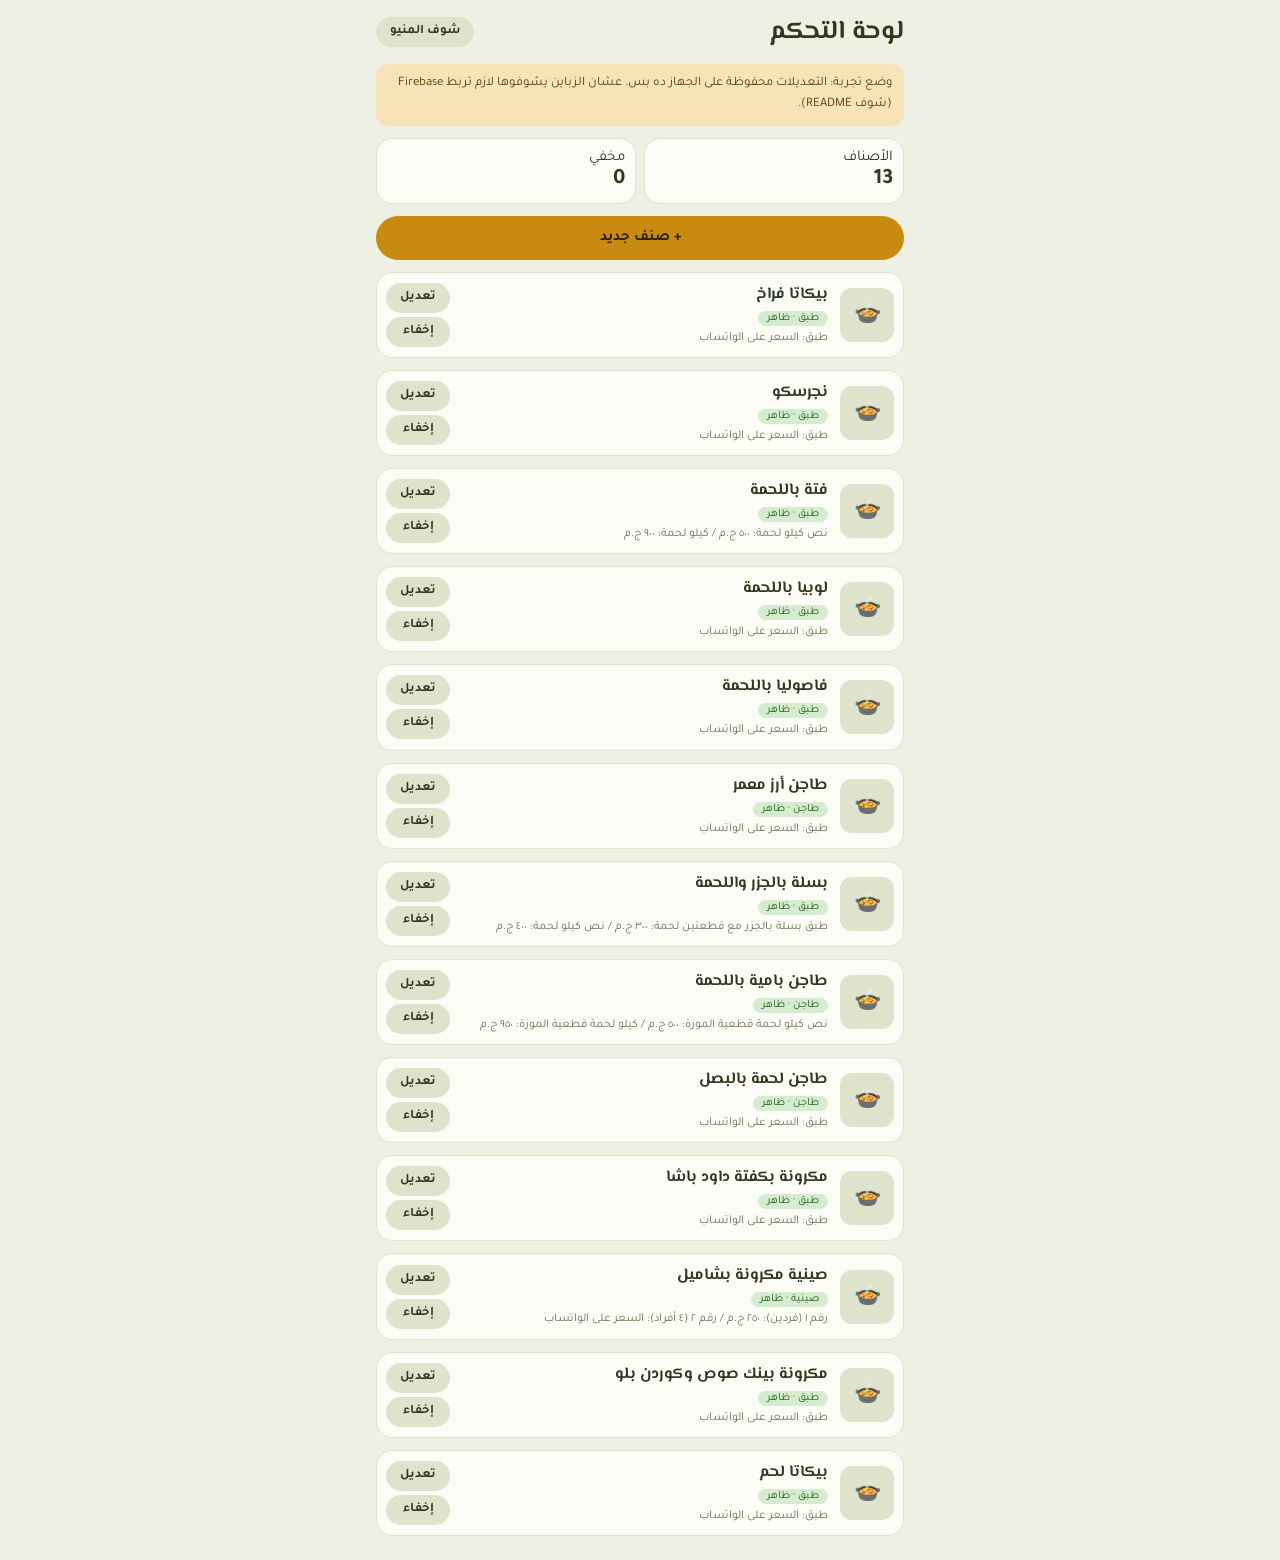
==== admin.html @ 453fac8d "Build Lolly kitchen PWA: customer menu, cart, WhatsApp order and admin dashboard Co-Authored-By: Cla" ====
<!doctype html>
<html lang="ar" dir="rtl">
<head>
<meta charset="utf-8">
<meta name="viewport" content="width=device-width,initial-scale=1,viewport-fit=cover">
<meta name="theme-color" content="#2f3a1f">
<meta name="robots" content="noindex">
<title>لوحة التحكم - مطبخ لولي</title>
<link rel="icon" href="icon.svg">
<link rel="stylesheet" href="https://fonts.googleapis.com/css2?family=El+Messiri:wght@500;700&family=Tajawal:wght@400;500;700&display=swap">
<link rel="stylesheet" href="style.css">
</head>
<body style="padding-bottom:0">
<main class="page" id="view"></main>
<div id="sheet"></div>
<script type="module">
import { DEMO, listItems, saveItem, deleteItem, seedFirebase, onAdmin, login, logout, resizeImage, money, esc } from './app.js';

const $ = s => document.querySelector(s), view = $('#view');
let items = [];
const toast = t => { const d = document.createElement('div'); d.className = 'toast'; d.textContent = t; d.style.bottom = '24px'; document.body.append(d); setTimeout(() => d.remove(), 1800); };

function loginView() {
  view.innerHTML = `<h1>لوحة التحكم</h1><form id="f" class="card" style="padding:14px;display:grid;gap:10px">
    <label class="f">الإيميل<input id="em" type="email" required autocomplete="username"></label>
    <label class="f">الباسورد<input id="pw" type="password" required autocomplete="current-password"></label>
    <p class="err" id="er"></p><button class="btn dark">دخول</button></form>`;
  $('#f').onsubmit = async e => { e.preventDefault();
    try { await login($('#em').value, $('#pw').value); } catch { $('#er').textContent = 'الإيميل أو الباسورد غلط'; } };
}

async function list() {
  items = await listItems();
  const hidden = items.filter(x => x.hidden).length;
  view.innerHTML = `<div class="top"><h1>لوحة التحكم</h1><div class="row"><a class="btn ghost small" href="index.html">شوف المنيو</a>${DEMO ? '' : '<button class="btn ghost small" id="out">خروج</button>'}</div></div>
    ${DEMO ? '<p class="note">وضع تجربة: التعديلات محفوظة على الجهاز ده بس. عشان الزباين يشوفوها لازم تربط Firebase (شوف README).</p>' : ''}
    <div class="row"><div class="card grow" style="padding:10px">الأصناف<br><b class="num" style="font-size:22px">${items.length}</b></div>
      <div class="card grow" style="padding:10px">مخفي<br><b class="num" style="font-size:22px">${hidden}</b></div></div>
    <button class="btn" id="new">+ صنف جديد</button>
    ${!items.length && !DEMO ? '<button class="btn ghost" id="seed">ضيف الأصناف الجاهزة (١٣ صنف)</button>' : ''}
    ${items.map(it => `<div class="card item" style="cursor:default">
      <div class="thumb" style="width:54px;height:54px;font-size:22px;${it.image ? `background-image:url('${it.image}')` : ''}">${it.image ? '' : '🍲'}</div>
      <div class="t"><h3>${esc(it.name)}</h3><span><span class="pill ${it.hidden ? 'off-p' : 'on-p'}">${esc(it.type)} · ${it.hidden ? 'مخفي' : 'ظاهر'}</span></span>
        <p>${it.sizes.map(s => `${esc(s.label)}: ${money(s.price)}`).join(' / ')}</p></div>
      <div style="display:grid;gap:4px"><button class="btn ghost small" data-e="${it.id}">تعديل</button>
        <button class="btn ghost small" data-h="${it.id}">${it.hidden ? 'إظهار' : 'إخفاء'}</button></div></div>`).join('')}`;
  $('#new').onclick = () => form();
  $('#out') && ($('#out').onclick = logout);
  $('#seed') && ($('#seed').onclick = async () => { $('#seed').disabled = true; await seedFirebase(); list(); });
}

view.onclick = async e => {
  const ed = e.target.closest('[data-e]'), h = e.target.closest('[data-h]');
  if (ed) form(items.find(x => x.id === ed.dataset.e));
  if (h) { const it = items.find(x => x.id === h.dataset.h); h.disabled = true;
    try { await saveItem({ ...it, hidden: !it.hidden }); toast(it.hidden ? 'الصنف ظاهر دلوقتي' : 'الصنف اتخفى من المنيو'); }
    catch (err) { toast(err.message || 'حصلت مشكلة، جرّب تاني'); }
    list(); }
};

function form(it = { name: '', type: 'طبق', description: '', ingredients: '', weight: '', prep: 'قبلها بيوم', image: '', sizes: [{ label: 'طبق', price: '' }], hidden: false }) {
  let image = it.image;
  const sizeRow = (s = { label: '', price: '' }) => `<div class="row sz"><input class="grow" placeholder="الحجم (مثلاً نص كيلو)" value="${esc(s.label)}" required>
    <input type="number" min="0" inputmode="numeric" placeholder="السعر" value="${s.price ?? ''}" style="width:100px"><button type="button" class="btn red small" data-rm aria-label="امسح الحجم">×</button></div>`;
  $('#sheet').innerHTML = `<div class="sheet"><div role="dialog" aria-label="بيانات الصنف"><form id="f" style="display:grid;gap:10px;padding-top:16px">
    <div class="line"><h2>${it.id ? 'تعديل صنف' : 'صنف جديد'}</h2><button type="button" class="btn ghost small" id="x">إلغاء</button></div>
    <label class="f">الصورة<div class="row"><div class="thumb" id="pv" style="${image ? `background-image:url('${image}')` : ''}">${image ? '' : '📷'}</div><input type="file" id="img" accept="image/*"></div></label>
    <label class="f">اسم الصنف<input id="name" required value="${esc(it.name)}"></label>
    <label class="f">النوع<select id="type">${['طبق', 'طاجن', 'صينية'].map(t => `<option ${t === it.type ? 'selected' : ''}>${t}</option>`).join('')}</select></label>
    <label class="f">تفاصيل الطبق<textarea id="description">${esc(it.description)}</textarea></label>
    <label class="f">المكونات<textarea id="ingredients">${esc(it.ingredients)}</textarea></label>
    <label class="f">الوزن<input id="weight" placeholder="مثلاً ٥٠٠ جرام" value="${esc(it.weight)}"></label>
    <label class="f">وقت التحضير<input id="prep" value="${esc(it.prep)}"></label>
    <div class="f" style="font-size:13px;font-weight:500">الأحجام والأسعار <span class="mut">(سيب السعر فاضي لو هيتحدد على الواتساب)</span></div>
    <div id="sizes" style="display:grid;gap:6px">${it.sizes.map(sizeRow).join('')}</div>
    <button type="button" class="btn ghost small" id="addsz">+ حجم تاني</button>
    <label class="row" style="font-size:14px"><input type="checkbox" id="hidden" style="width:auto" ${it.hidden ? 'checked' : ''}> مخفي من المنيو</label>
    <p class="err" id="er"></p>
    <button class="btn dark" id="sv">حفظ</button>
    ${it.id ? '<button type="button" class="btn red" id="del">حذف الصنف</button>' : ''}
  </form></div></div>`;
  const close = () => $('#sheet').innerHTML = '';
  $('#x').onclick = close;
  $('#addsz').onclick = () => $('#sizes').insertAdjacentHTML('beforeend', sizeRow());
  $('#sizes').onclick = e => e.target.closest('[data-rm]') && $('#sizes').children.length > 1 && e.target.closest('.sz').remove();
  $('#img').onchange = async e => { try { image = await resizeImage(e.target.files[0]);
    $('#pv').style.backgroundImage = `url('${image}')`; $('#pv').textContent = ''; } catch (err) { $('#er').textContent = err.message; } };
  if (it.id) $('#del').onclick = async function () {
    if (this.dataset.sure) { await deleteItem(it.id); close(); toast('الصنف اتحذف'); return list(); }
    this.dataset.sure = 1; this.textContent = 'متأكد؟ اضغط تاني للحذف';
  };
  $('#f').onsubmit = async e => {
    e.preventDefault(); $('#sv').disabled = true;
    const v = k => $('#' + k).value.trim();
    const sizes = [...document.querySelectorAll('.sz')].map(r => { const [l, p] = r.querySelectorAll('input');
      return { label: l.value.trim(), price: p.value === '' ? null : Number(p.value) }; });
    try {
      await saveItem({ ...it, name: v('name'), type: v('type'), description: v('description'), ingredients: v('ingredients'),
        weight: v('weight'), prep: v('prep'), image, sizes, hidden: $('#hidden').checked });
      close(); toast('اتحفظ'); list();
    } catch (err) { $('#er').textContent = err.message || 'الحفظ فشل، جرّب تاني'; $('#sv').disabled = false; }
  };
}

onAdmin(ok => ok ? list().catch(e => { view.innerHTML = '<p class="empty">مقدرناش نحمّل الأصناف.</p>'; console.error(e); }) : loginView());
</script>
</body>
</html>
---- style.css ----
:root{--bg:#eef0e4;--ink:#2f3a1f;--acc:#c98a12;--card:#fbfcf6;--soft:#dfe3cc;--mut:#6b7553;--danger:#b3261e;color-scheme:light}
*{box-sizing:border-box}
html,body{margin:0}
body{background:var(--bg);color:var(--ink);font-family:Tajawal,system-ui,sans-serif;direction:rtl;font-size:15px;
  padding-bottom:calc(70px + env(safe-area-inset-bottom,0px))}
.page{max-width:560px;margin:0 auto;padding:12px max(16px,env(safe-area-inset-left,0px)) 24px max(16px,env(safe-area-inset-right,0px));display:grid;gap:12px}
h1,h2,h3{font-family:'El Messiri',serif;margin:0}
h1{font-size:26px}h2{font-size:21px}h3{font-size:16px}
p{margin:0;line-height:1.6}
.mut{color:var(--mut);font-size:13px}
.top{display:flex;justify-content:space-between;align-items:center;gap:8px}
.chips{display:flex;gap:6px;overflow-x:auto;padding-bottom:2px}
.chip{border:0;background:var(--soft);color:var(--ink);padding:7px 14px;border-radius:99px;font:inherit;font-size:13px;white-space:nowrap;cursor:pointer}
.chip.on{background:var(--ink);color:#f4f1dc}
.card{background:var(--card);border:1px solid var(--soft);border-radius:16px}
.item{display:flex;gap:12px;align-items:center;padding:9px;cursor:pointer;text-align:right;width:100%;font:inherit;color:inherit}
.thumb{width:76px;height:76px;flex:none;border-radius:12px;background:var(--soft) center/cover;display:grid;place-items:center;font-size:30px}
.item .t{flex:1;min-width:0;display:grid;gap:2px}
.item .t p{font-size:12px;color:var(--mut);display:-webkit-box;-webkit-line-clamp:2;-webkit-box-orient:vertical;overflow:hidden}
.num{font-variant-numeric:tabular-nums;font-weight:700}
.plus{width:32px;height:32px;border-radius:50%;background:var(--ink);color:#fff;display:grid;place-items:center;font-weight:800;flex:none}
.tag{display:inline-block;width:max-content;color:#7a5306;background:#f6e3b8;padding:2px 9px;border-radius:6px;font-size:12px}
.btn{border:0;font:inherit;font-weight:700;background:var(--acc);color:#2b2105;padding:13px 18px;border-radius:99px;cursor:pointer;text-align:center;text-decoration:none;display:block}
.btn.dark{background:var(--ink);color:#fff}.btn.ghost{background:var(--soft);color:var(--ink)}.btn.wa{background:#25d366;color:#06361a}
.btn.small{padding:7px 14px;font-size:13px}.btn.red{background:#f6dcd9;color:var(--danger)}
button:focus-visible,a:focus-visible,input:focus-visible,select:focus-visible,textarea:focus-visible{outline:2px solid var(--acc);outline-offset:2px}
.nav{position:fixed;bottom:0;inset-inline:0;background:var(--card);border-top:1px solid var(--soft);display:flex;justify-content:space-around;
  padding:8px max(16px,env(safe-area-inset-right,0px)) calc(8px + env(safe-area-inset-bottom,0px)) max(16px,env(safe-area-inset-left,0px));z-index:5}
.nav a{color:var(--ink);opacity:.55;text-decoration:none;display:grid;justify-items:center;font-size:12px;gap:1px;position:relative}
.nav a.on{opacity:1;font-weight:700}.nav i{font-style:normal;font-size:20px}
.badge{position:absolute;top:-4px;left:-8px;background:var(--acc);color:#2b2105;border-radius:99px;font-size:10px;padding:0 6px;font-weight:700}
.sheet{position:fixed;inset:0;background:rgba(30,35,20,.45);z-index:10;display:flex;align-items:flex-end;justify-content:center}
.sheet>div{background:var(--bg);width:100%;max-width:560px;max-height:92vh;overflow:auto;border-radius:22px 22px 0 0;
  padding:0 max(16px,env(safe-area-inset-right,0px)) calc(16px + env(safe-area-inset-bottom,0px)) max(16px,env(safe-area-inset-left,0px));display:grid;gap:12px}
.hero{height:220px;margin:0 -16px;background:var(--soft) center/cover;display:grid;place-items:center;font-size:70px}
.size{display:flex;justify-content:space-between;align-items:center;gap:8px;padding:12px 14px;cursor:pointer}
.size:has(input:checked){border:2px solid var(--acc)}
.size input{accent-color:var(--acc)}
.qty{display:flex;align-items:center;gap:10px}
.qty button{width:30px;height:30px;border-radius:50%;border:0;background:var(--soft);font:inherit;font-weight:800;cursor:pointer;color:var(--ink)}
label.f{display:grid;gap:4px;font-size:13px;font-weight:500}
input,select,textarea{font:inherit;font-size:16px;color:var(--ink);background:var(--card);border:1px solid var(--soft);border-radius:12px;padding:10px 12px;width:100%}
textarea{min-height:70px;resize:vertical}
.row{display:flex;gap:8px;align-items:center}.row>*{min-width:0}.grow{flex:1}
.line{display:flex;justify-content:space-between;align-items:center;gap:8px}
.pill{padding:2px 9px;border-radius:99px;font-size:11px}.on-p{background:#d6ecd0;color:#245a1a}.off-p{background:#e9e6dc;color:#777}
.empty{text-align:center;padding:30px 10px;color:var(--mut)}
.err{color:var(--danger);font-size:13px}
.note{background:#f6e3b8;color:#5c3f05;border-radius:12px;padding:10px 12px;font-size:13px}
.toast{position:fixed;bottom:calc(84px + env(safe-area-inset-bottom,0px));left:50%;transform:translateX(-50%);background:var(--ink);color:#fff;padding:9px 18px;border-radius:99px;z-index:20;font-size:14px}
@media (prefers-reduced-motion:no-preference){.sheet>div{animation:up .22s ease-out}@keyframes up{from{transform:translateY(40px);opacity:.6}}}
.size>.row{flex:1}
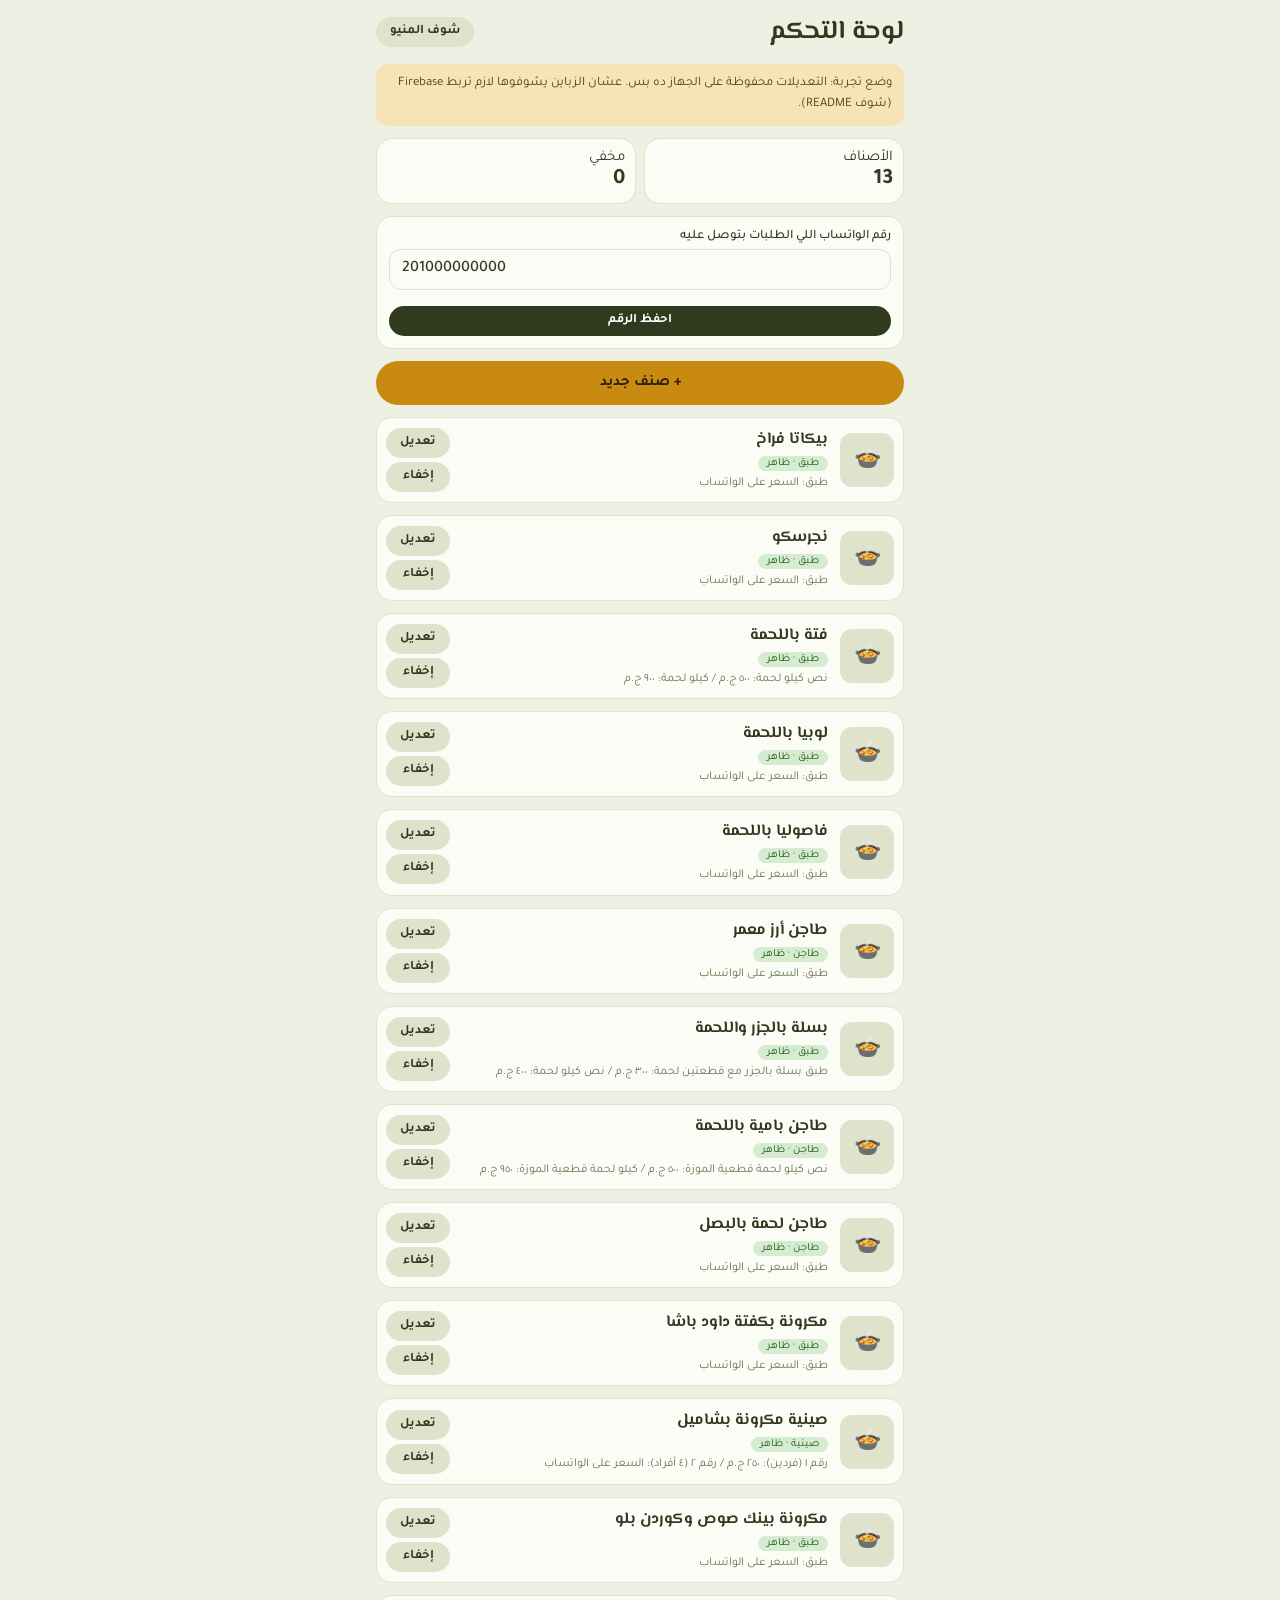
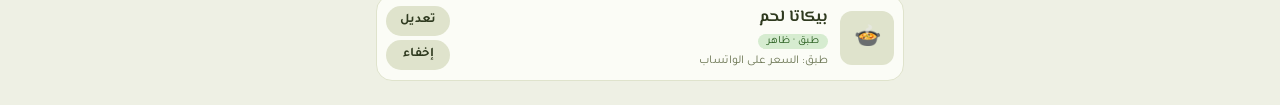
==== commit c940b231: "Make WhatsApp number editable from the dashboard Co-Authored-By: Claude Opus 5.5 <noreply@anthropic." ====
--- a/admin.html
+++ b/admin.html
@@ -14,10 +14,10 @@
 <main class="page" id="view"></main>
 <div id="sheet"></div>
 <script type="module">
-import { DEMO, listItems, saveItem, deleteItem, seedFirebase, onAdmin, login, logout, resizeImage, money, esc } from './app.js';
+import { DEMO, listItems, saveItem, deleteItem, seedFirebase, onAdmin, login, logout, resizeImage, money, esc, getSettings, saveSettings, normalizePhone } from './app.js';
 
 const $ = s => document.querySelector(s), view = $('#view');
-let items = [];
+let items = [], settings;
 const toast = t => { const d = document.createElement('div'); d.className = 'toast'; d.textContent = t; d.style.bottom = '24px'; document.body.append(d); setTimeout(() => d.remove(), 1800); };
 
 function loginView() {
@@ -30,12 +30,15 @@
 }
 
 async function list() {
-  items = await listItems();
+  [items, settings] = await Promise.all([listItems(), getSettings()]);
   const hidden = items.filter(x => x.hidden).length;
   view.innerHTML = `<div class="top"><h1>لوحة التحكم</h1><div class="row"><a class="btn ghost small" href="index.html">شوف المنيو</a>${DEMO ? '' : '<button class="btn ghost small" id="out">خروج</button>'}</div></div>
     ${DEMO ? '<p class="note">وضع تجربة: التعديلات محفوظة على الجهاز ده بس. عشان الزباين يشوفوها لازم تربط Firebase (شوف README).</p>' : ''}
     <div class="row"><div class="card grow" style="padding:10px">الأصناف<br><b class="num" style="font-size:22px">${items.length}</b></div>
       <div class="card grow" style="padding:10px">مخفي<br><b class="num" style="font-size:22px">${hidden}</b></div></div>
+    <form id="wa" class="card" style="padding:12px;display:grid;gap:8px">
+      <label class="f">رقم الواتساب اللي الطلبات بتوصل عليه<input id="wan" type="tel" inputmode="tel" dir="ltr" value="${esc(settings.whatsapp)}" placeholder="01012345678"></label>
+      <p class="err" id="waer"></p><button class="btn dark small">احفظ الرقم</button></form>
     <button class="btn" id="new">+ صنف جديد</button>
     ${!items.length && !DEMO ? '<button class="btn ghost" id="seed">ضيف الأصناف الجاهزة (١٣ صنف)</button>' : ''}
     ${items.map(it => `<div class="card item" style="cursor:default">
@@ -45,6 +48,11 @@
       <div style="display:grid;gap:4px"><button class="btn ghost small" data-e="${it.id}">تعديل</button>
         <button class="btn ghost small" data-h="${it.id}">${it.hidden ? 'إظهار' : 'إخفاء'}</button></div></div>`).join('')}`;
   $('#new').onclick = () => form();
+  $('#wa').onsubmit = async e => { e.preventDefault();
+    const n = normalizePhone($('#wan').value);
+    if (!n) return $('#waer').textContent = 'الرقم مش صح. اكتبه كده: 01012345678';
+    try { await saveSettings({ ...settings, whatsapp: n }); $('#waer').textContent = ''; $('#wan').value = n; toast('رقم الواتساب اتحفظ'); }
+    catch { $('#waer').textContent = 'الحفظ فشل، جرّب تاني'; } };
   $('#out') && ($('#out').onclick = logout);
   $('#seed') && ($('#seed').onclick = async () => { $('#seed').disabled = true; await seedFirebase(); list(); });
 }
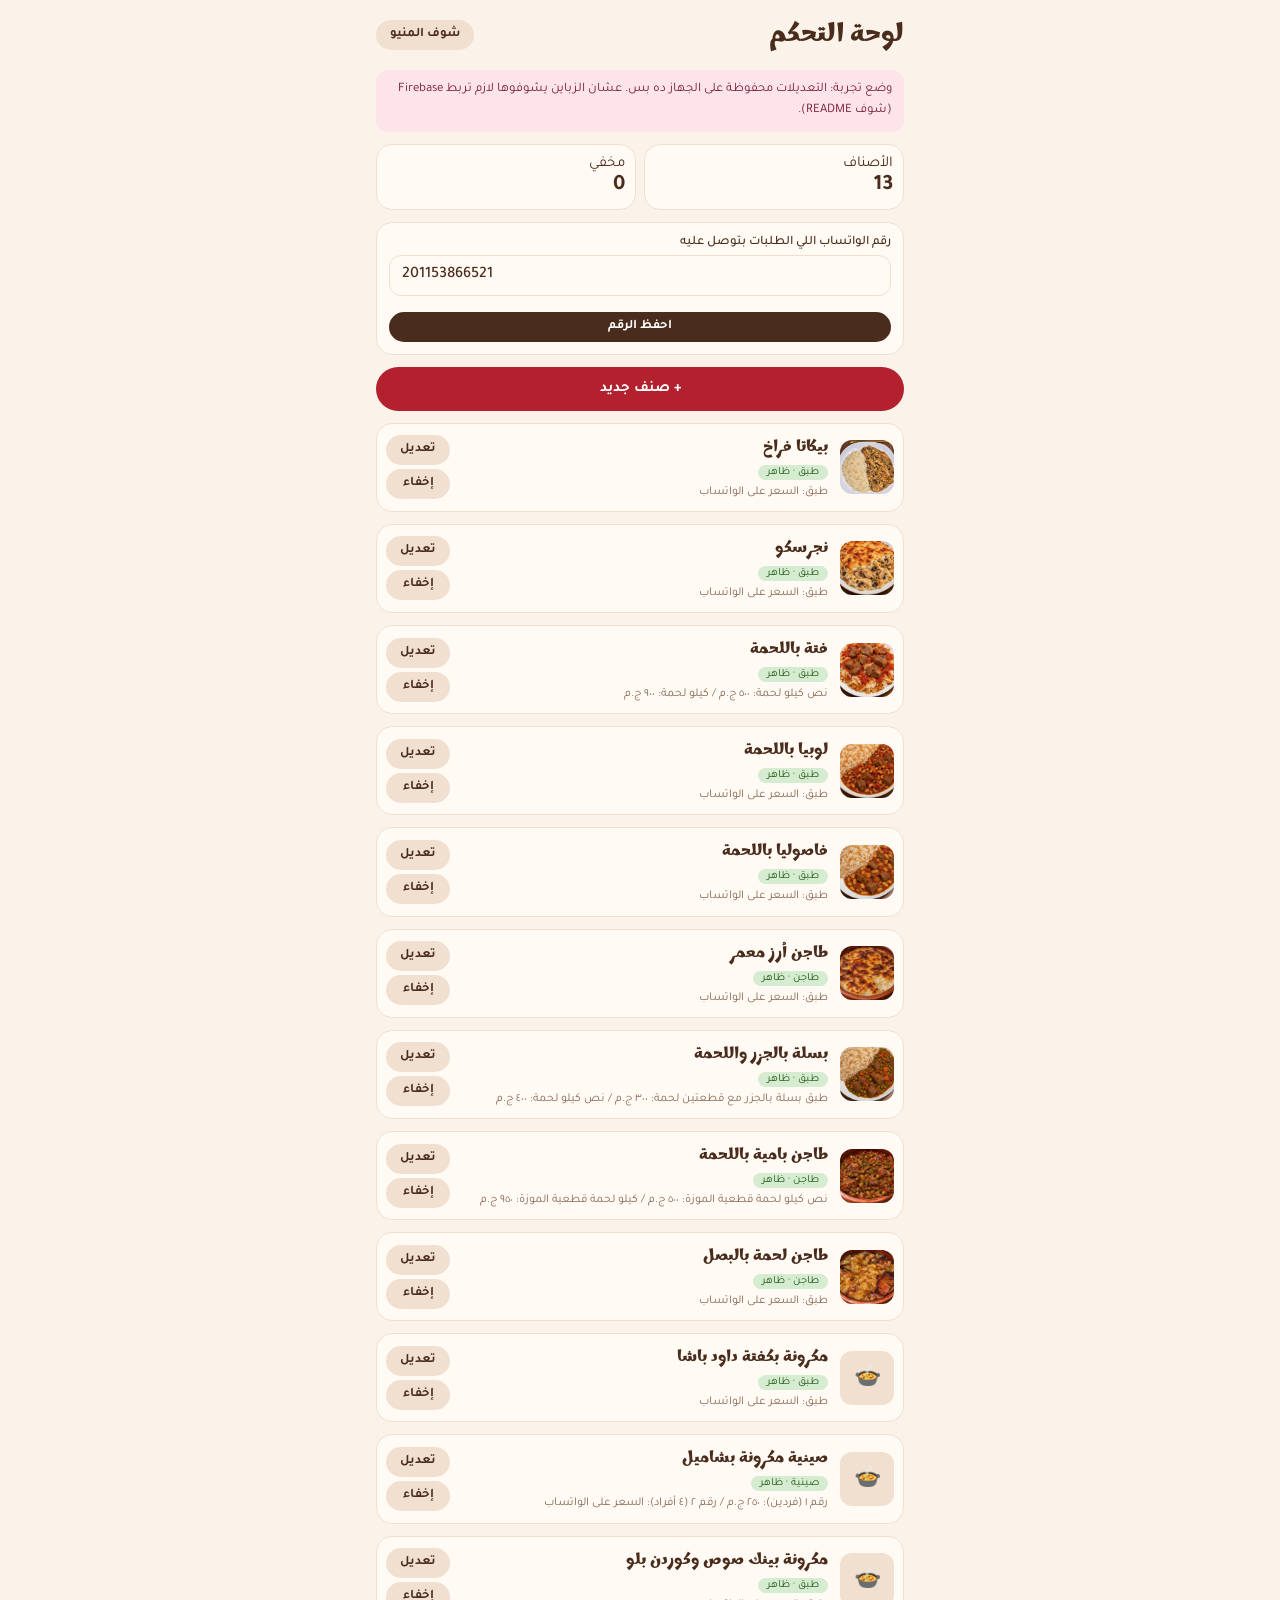
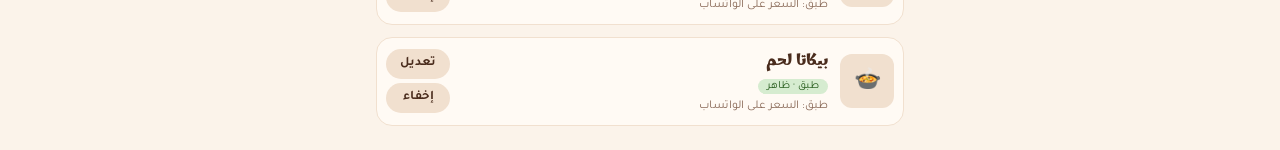
==== commit 187bb00c: "Restyle site to match the Lolly logo Co-Authored-By: Claude Opus 5.5 <noreply@anthropic.com> Claude-" ====
--- a/admin.html
+++ b/admin.html
@@ -3,11 +3,11 @@
 <head>
 <meta charset="utf-8">
 <meta name="viewport" content="width=device-width,initial-scale=1,viewport-fit=cover">
-<meta name="theme-color" content="#2f3a1f">
+<meta name="theme-color" content="#4a2c1d">
 <meta name="robots" content="noindex">
 <title>لوحة التحكم - مطبخ لولي</title>
-<link rel="icon" href="icon.svg">
-<link rel="stylesheet" href="https://fonts.googleapis.com/css2?family=El+Messiri:wght@500;700&family=Tajawal:wght@400;500;700&display=swap">
+<link rel="icon" href="images/avatar.jpg">
+<link rel="stylesheet" href="https://fonts.googleapis.com/css2?family=Marhey:wght@500;600&family=El+Messiri:wght@500;700&family=Tajawal:wght@400;500;700&display=swap">
 <link rel="stylesheet" href="style.css">
 </head>
 <body style="padding-bottom:0">
--- a/style.css
+++ b/style.css
@@ -1,26 +1,26 @@
-:root{--bg:#eef0e4;--ink:#2f3a1f;--acc:#c98a12;--card:#fbfcf6;--soft:#dfe3cc;--mut:#6b7553;--danger:#b3261e;color-scheme:light}
+:root{--bg:#fbf3ea;--ink:#4a2c1d;--acc:#e0578a;--red:#b3202e;--card:#fffaf4;--soft:#f1e0cf;--mut:#8a6a58;--danger:#b3261e;color-scheme:light}
 *{box-sizing:border-box}
 html,body{margin:0}
 body{background:var(--bg);color:var(--ink);font-family:Tajawal,system-ui,sans-serif;direction:rtl;font-size:15px;
   padding-bottom:calc(70px + env(safe-area-inset-bottom,0px))}
 .page{max-width:560px;margin:0 auto;padding:12px max(16px,env(safe-area-inset-left,0px)) 24px max(16px,env(safe-area-inset-right,0px));display:grid;gap:12px}
-h1,h2,h3{font-family:'El Messiri',serif;margin:0}
+h1,h2,h3{font-family:Marhey,'El Messiri',sans-serif;margin:0;font-weight:600}
 h1{font-size:26px}h2{font-size:21px}h3{font-size:16px}
 p{margin:0;line-height:1.6}
 .mut{color:var(--mut);font-size:13px}
 .top{display:flex;justify-content:space-between;align-items:center;gap:8px}
 .chips{display:flex;gap:6px;overflow-x:auto;padding-bottom:2px}
 .chip{border:0;background:var(--soft);color:var(--ink);padding:7px 14px;border-radius:99px;font:inherit;font-size:13px;white-space:nowrap;cursor:pointer}
-.chip.on{background:var(--ink);color:#f4f1dc}
+.chip.on{background:var(--acc);color:#fff}
 .card{background:var(--card);border:1px solid var(--soft);border-radius:16px}
 .item{display:flex;gap:12px;align-items:center;padding:9px;cursor:pointer;text-align:right;width:100%;font:inherit;color:inherit}
 .thumb{width:76px;height:76px;flex:none;border-radius:12px;background:var(--soft) center/cover;display:grid;place-items:center;font-size:30px}
 .item .t{flex:1;min-width:0;display:grid;gap:2px}
 .item .t p{font-size:12px;color:var(--mut);display:-webkit-box;-webkit-line-clamp:2;-webkit-box-orient:vertical;overflow:hidden}
 .num{font-variant-numeric:tabular-nums;font-weight:700}
-.plus{width:32px;height:32px;border-radius:50%;background:var(--ink);color:#fff;display:grid;place-items:center;font-weight:800;flex:none}
-.tag{display:inline-block;width:max-content;color:#7a5306;background:#f6e3b8;padding:2px 9px;border-radius:6px;font-size:12px}
-.btn{border:0;font:inherit;font-weight:700;background:var(--acc);color:#2b2105;padding:13px 18px;border-radius:99px;cursor:pointer;text-align:center;text-decoration:none;display:block}
+.plus{width:32px;height:32px;border-radius:50%;background:var(--acc);color:#fff;display:grid;place-items:center;font-weight:800;flex:none}
+.tag{display:inline-block;width:max-content;color:var(--red);background:#fde3ea;padding:2px 9px;border-radius:6px;font-size:12px}
+.btn{border:0;font:inherit;font-weight:700;background:var(--red);color:#fff;padding:13px 18px;border-radius:99px;cursor:pointer;text-align:center;text-decoration:none;display:block}
 .btn.dark{background:var(--ink);color:#fff}.btn.ghost{background:var(--soft);color:var(--ink)}.btn.wa{background:#25d366;color:#06361a}
 .btn.small{padding:7px 14px;font-size:13px}.btn.red{background:#f6dcd9;color:var(--danger)}
 button:focus-visible,a:focus-visible,input:focus-visible,select:focus-visible,textarea:focus-visible{outline:2px solid var(--acc);outline-offset:2px}
@@ -28,8 +28,8 @@
   padding:8px max(16px,env(safe-area-inset-right,0px)) calc(8px + env(safe-area-inset-bottom,0px)) max(16px,env(safe-area-inset-left,0px));z-index:5}
 .nav a{color:var(--ink);opacity:.55;text-decoration:none;display:grid;justify-items:center;font-size:12px;gap:1px;position:relative}
 .nav a.on{opacity:1;font-weight:700}.nav i{font-style:normal;font-size:20px}
-.badge{position:absolute;top:-4px;left:-8px;background:var(--acc);color:#2b2105;border-radius:99px;font-size:10px;padding:0 6px;font-weight:700}
-.sheet{position:fixed;inset:0;background:rgba(30,35,20,.45);z-index:10;display:flex;align-items:flex-end;justify-content:center}
+.badge{position:absolute;top:-4px;left:-8px;background:var(--acc);color:#fff;border-radius:99px;font-size:10px;padding:0 6px;font-weight:700}
+.sheet{position:fixed;inset:0;background:rgba(60,30,20,.45);z-index:10;display:flex;align-items:flex-end;justify-content:center}
 .sheet>div{background:var(--bg);width:100%;max-width:560px;max-height:92vh;overflow:auto;border-radius:22px 22px 0 0;
   padding:0 max(16px,env(safe-area-inset-right,0px)) calc(16px + env(safe-area-inset-bottom,0px)) max(16px,env(safe-area-inset-left,0px));display:grid;gap:12px}
 .hero{height:220px;margin:0 -16px;background:var(--soft) center/cover;display:grid;place-items:center;font-size:70px}
@@ -46,7 +46,15 @@
 .pill{padding:2px 9px;border-radius:99px;font-size:11px}.on-p{background:#d6ecd0;color:#245a1a}.off-p{background:#e9e6dc;color:#777}
 .empty{text-align:center;padding:30px 10px;color:var(--mut)}
 .err{color:var(--danger);font-size:13px}
-.note{background:#f6e3b8;color:#5c3f05;border-radius:12px;padding:10px 12px;font-size:13px}
+.note{background:#fde3ea;color:#7a1f3d;border-radius:12px;padding:10px 12px;font-size:13px}
 .toast{position:fixed;bottom:calc(84px + env(safe-area-inset-bottom,0px));left:50%;transform:translateX(-50%);background:var(--ink);color:#fff;padding:9px 18px;border-radius:99px;z-index:20;font-size:14px}
 @media (prefers-reduced-motion:no-preference){.sheet>div{animation:up .22s ease-out}@keyframes up{from{transform:translateY(40px);opacity:.6}}}
 .size>.row{flex:1}
+
+.brand{display:flex;gap:14px;align-items:center;padding:12px;border-radius:20px;color:#fff;
+  background:linear-gradient(135deg,#5a3624,#3e2416);box-shadow:0 6px 18px rgba(74,44,29,.25)}
+.brand img{width:76px;height:76px;border-radius:50%;object-fit:cover;border:3px solid #fff;flex:none}
+.brand h1{font-size:30px;line-height:1.1}.brand h1 b{color:#ff9cc0}
+.brand p{font-size:14px;opacity:.9}
+.perks{display:flex;gap:6px;flex-wrap:wrap;font-size:12px}.perks span{background:var(--card);border:1px solid var(--soft);border-radius:99px;padding:4px 10px}
+.size>.row{display:block}.size input{width:auto;margin-inline-end:8px;vertical-align:middle}
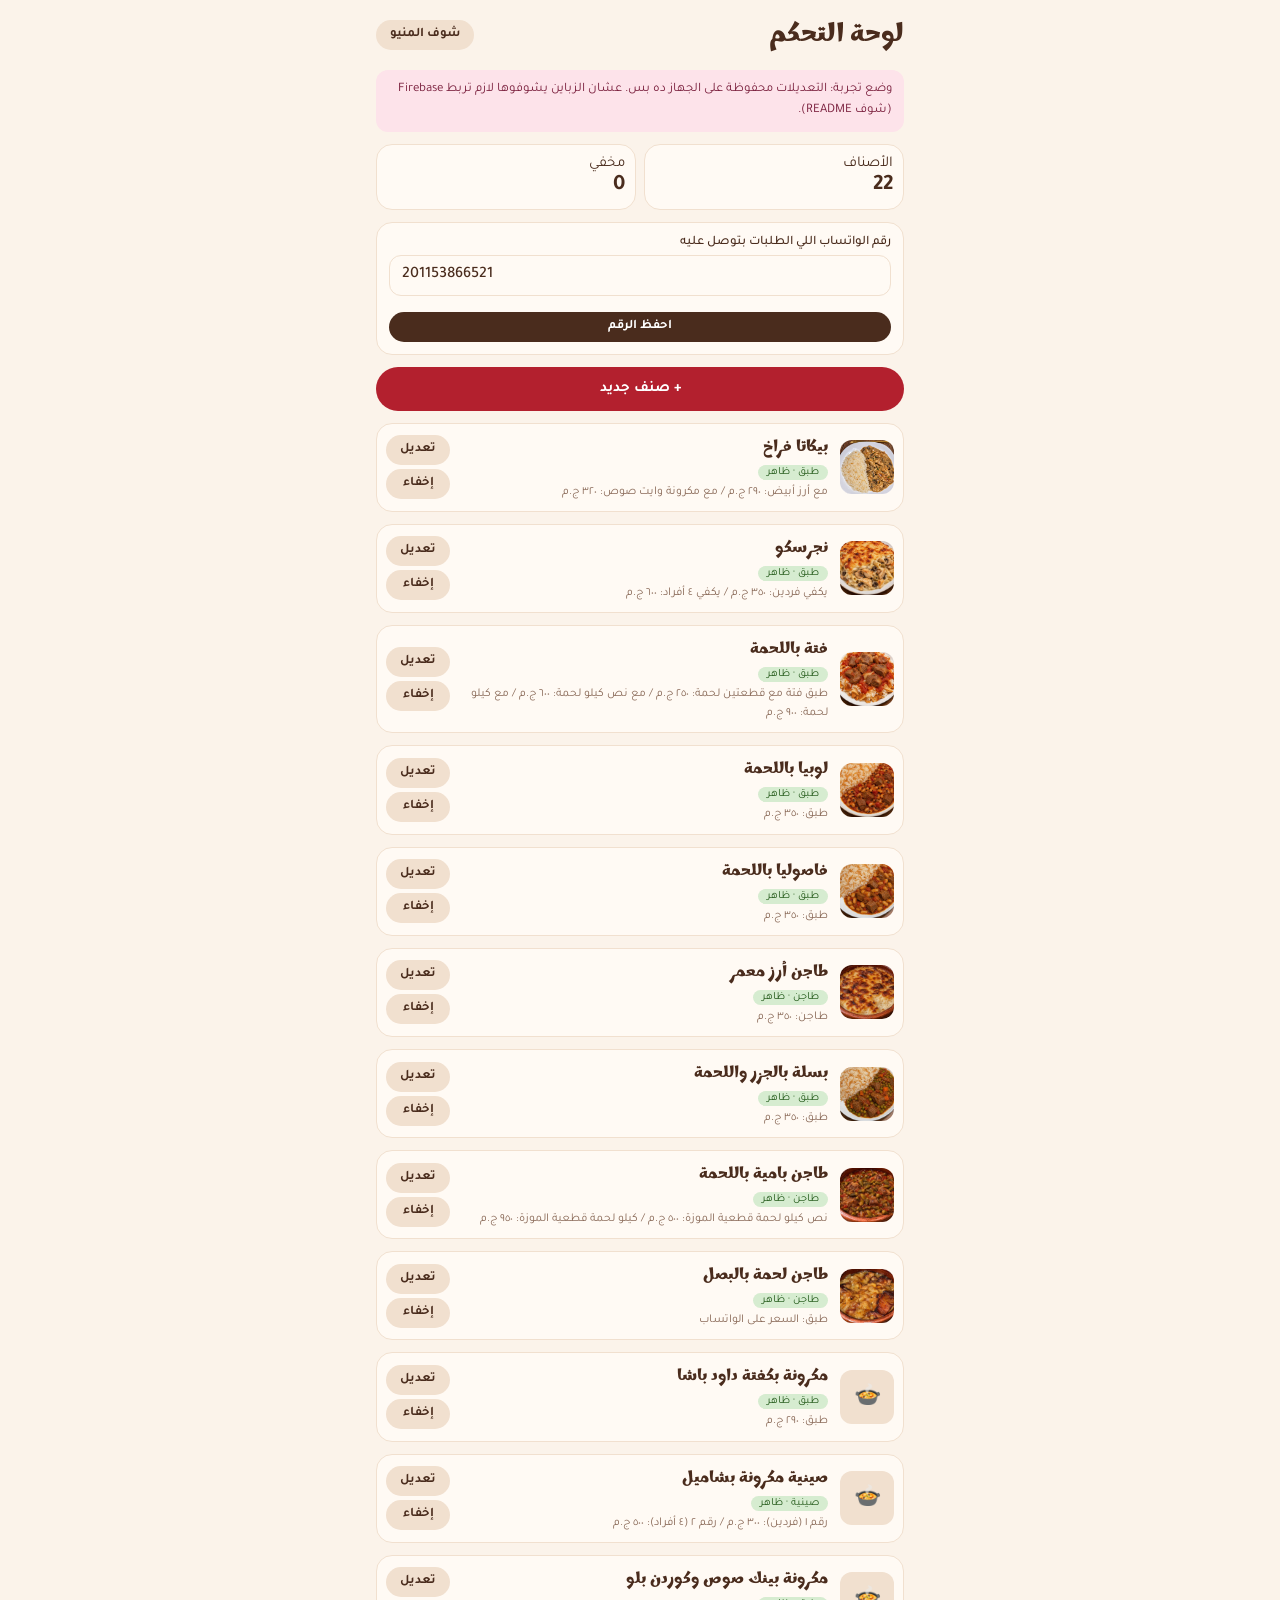
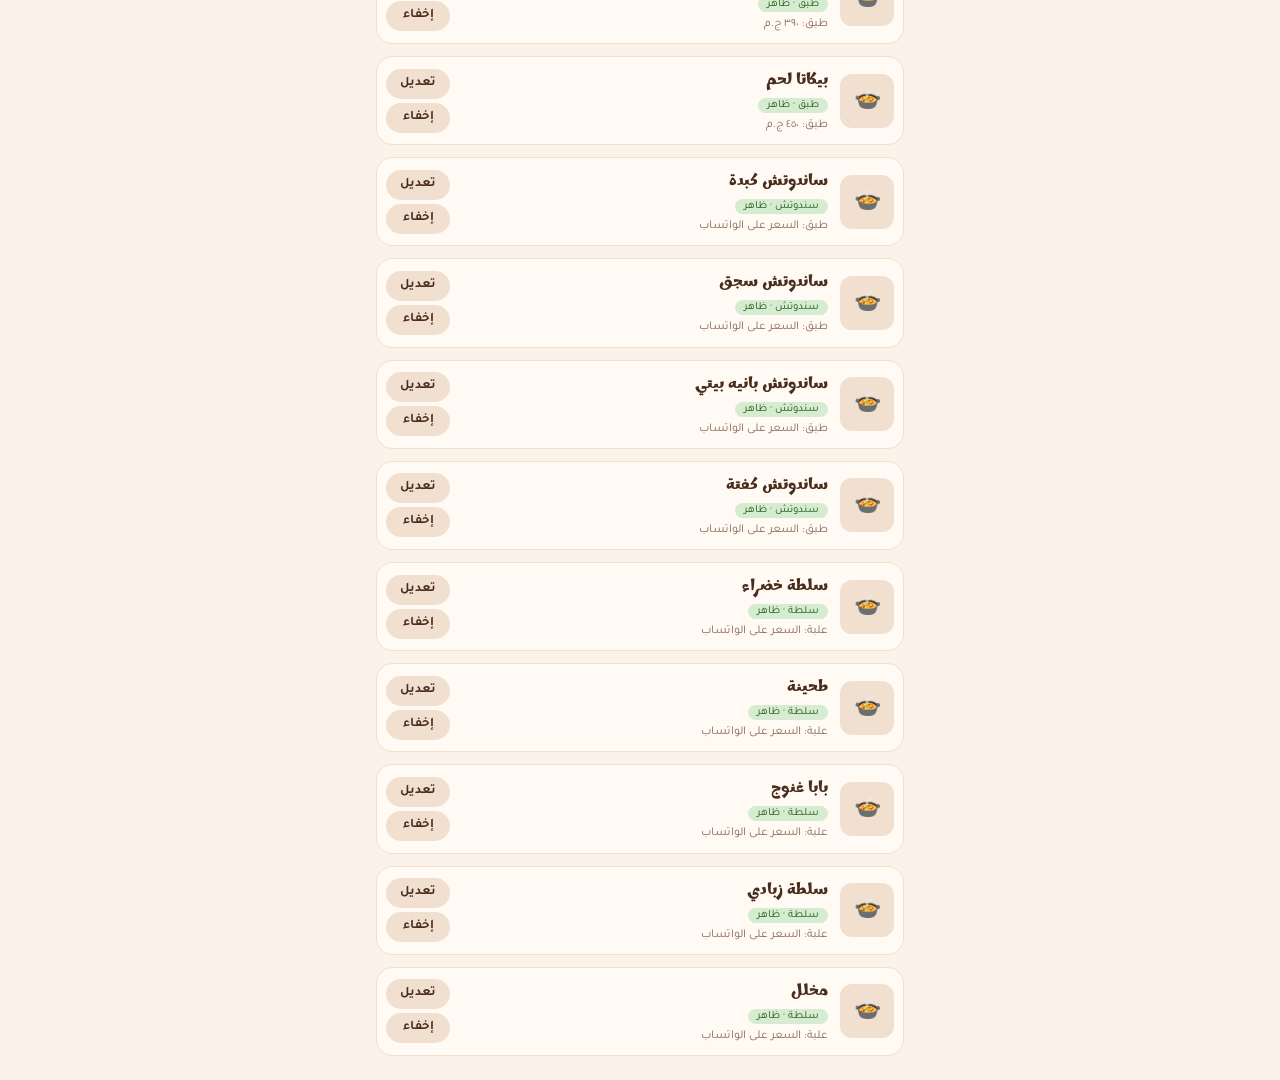
==== commit c0bdf817: "Add sandwiches (ع الماشي) and salads sections Co-Authored-By: Claude Opus 5.5 <noreply@anthropic.com" ====
--- a/admin.html
+++ b/admin.html
@@ -14,7 +14,7 @@
 <main class="page" id="view"></main>
 <div id="sheet"></div>
 <script type="module">
-import { DEMO, listItems, saveItem, deleteItem, seedFirebase, onAdmin, login, logout, resizeImage, money, esc, getSettings, saveSettings, normalizePhone } from './app.js';
+import { TYPES, DEMO, listItems, saveItem, deleteItem, seedFirebase, onAdmin, login, logout, resizeImage, money, esc, getSettings, saveSettings, normalizePhone } from './app.js';
 
 const $ = s => document.querySelector(s), view = $('#view');
 let items = [], settings;
@@ -74,7 +74,7 @@
     <div class="line"><h2>${it.id ? 'تعديل صنف' : 'صنف جديد'}</h2><button type="button" class="btn ghost small" id="x">إلغاء</button></div>
     <label class="f">الصورة<div class="row"><div class="thumb" id="pv" style="${image ? `background-image:url('${image}')` : ''}">${image ? '' : '📷'}</div><input type="file" id="img" accept="image/*"></div></label>
     <label class="f">اسم الصنف<input id="name" required value="${esc(it.name)}"></label>
-    <label class="f">النوع<select id="type">${['طبق', 'طاجن', 'صينية'].map(t => `<option ${t === it.type ? 'selected' : ''}>${t}</option>`).join('')}</select></label>
+    <label class="f">النوع<select id="type">${Object.keys(TYPES).map(t => `<option value="${t}" ${t === it.type ? 'selected' : ''}>${t} (${TYPES[t]})</option>`).join('')}</select></label>
     <label class="f">تفاصيل الطبق<textarea id="description">${esc(it.description)}</textarea></label>
     <label class="f">المكونات<textarea id="ingredients">${esc(it.ingredients)}</textarea></label>
     <label class="f">الوزن<input id="weight" placeholder="مثلاً ٥٠٠ جرام" value="${esc(it.weight)}"></label>
